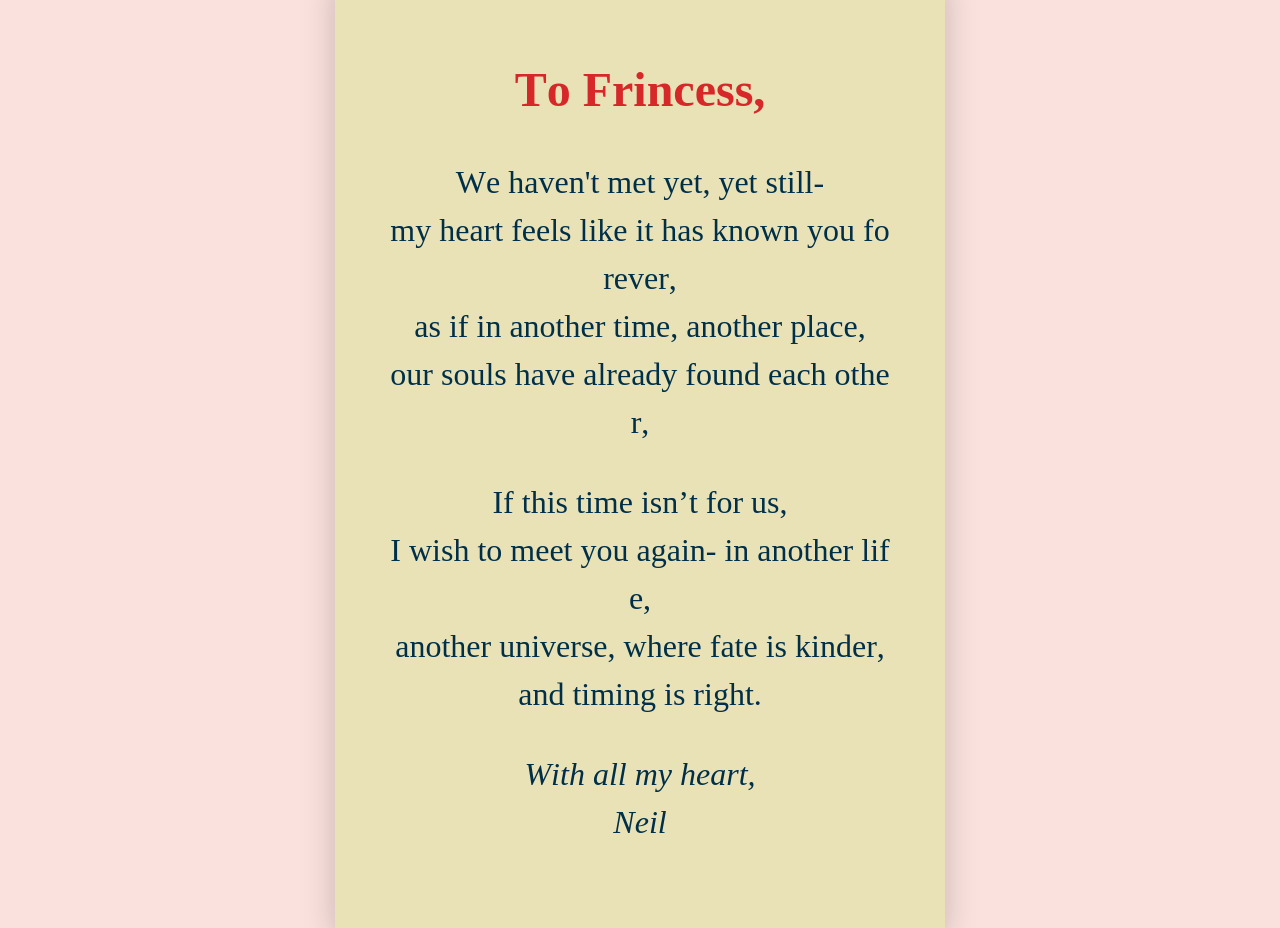
==== loveletter.html @ 9a0c8e33 "first commit" ====
<!DOCTYPE html>
<html lang="en">

<head>
    <meta charset="UTF-8">
    <meta name="viewport" content="width=device-width, initial-scale=1.0">
    <title>A letter for Frincess Clare</title>
    <link rel="stylesheet" href="loveletter.css">
</head>

<body>

    <div class="love-container">
        <div class="love-letter">
            <h1 class="magic-text">
                <span>T</span><span>o</span>
                <span>F</span><span>r</span><span>i</span><span>n</span><span>c</span><span>e</span><span>s</span><span>s</span><span>,</span>
            </h1>
            <p class="magic-text">
                <span>W</span><span>e</span>
                <span>h</span><span>a</span><span>v</span><span>e</span><span>n</span><span>'</span><span>t</span>
                <span>m</span><span>e</span><span>t</span> <span>y</span><span>e</span><span>t</span><span>,</span>
                <span>y</span><span>e</span><span>t</span>
                <span>s</span><span>t</span><span>i</span><span>l</span><span>l</span><span>-</span> <br>
                <span>m</span><span>y</span> <span>h</span><span>e</span><span>a</span><span>r</span><span>t</span>
                <span>f</span><span>e</span><span>e</span><span>l</span><span>s</span>
                <span>l</span><span>i</span><span>k</span><span>e</span> <span>i</span><span>t</span>
                <span>h</span><span>a</span><span>s</span>
                <span>k</span><span>n</span><span>o</span><span>w</span><span>n</span>
                <span>y</span><span>o</span><span>u</span>
                <span>f</span><span>o</span><span>r</span><span>e</span><span>v</span><span>e</span><span>r</span><span>,</span>
                <br>
                <span>a</span><span>s</span>
                <span>i</span><span>f</span> <span>i</span><span>n</span>
                <span>a</span><span>n</span><span>o</span><span>t</span><span>h</span><span>e</span><span>r</span>
                <span>t</span><span>i</span><span>m</span><span>e</span><span>,</span>
                <span>a</span><span>n</span><span>o</span><span>t</span><span>h</span><span>e</span><span>r</span>
                <span>p</span><span>l</span><span>a</span><span>c</span><span>e</span><span>,</span> <br>
                <span>o</span><span>u</span><span>r</span>
                <span>s</span><span>o</span><span>u</span><span>l</span><span>s</span>
                <span>h</span><span>a</span><span>v</span><span>e</span>
                <span>a</span><span>l</span><span>r</span><span>e</span><span>a</span><span>d</span><span>y</span>
                <span>f</span><span>o</span><span>u</span><span>n</span><span>d</span>
                <span>e</span><span>a</span><span>c</span><span>h</span>
                <span>o</span><span>t</span><span>h</span><span>e</span><span>r</span><span>,</span>
            </p>

            <p class="magic-text">
                <span>I</span><span>f</span> <span>t</span><span>h</span><span>i</span><span>s</span>
                <span>t</span><span>i</span><span>m</span><span>e</span>
                <span>i</span><span>s</span><span>n</span><span>’</span><span>t</span>
                <span>f</span><span>o</span><span>r</span> <span>u</span><span>s</span><span>,</span> <br>
                <span>I</span> <span>w</span><span>i</span><span>s</span><span>h</span> <span>t</span><span>o</span>
                <span>m</span><span>e</span><span>e</span><span>t</span>
                <span>y</span><span>o</span><span>u</span>
                <span>a</span><span>g</span><span>a</span><span>i</span><span>n</span><span>-</span>
                <span>i</span><span>n</span>
                <span>a</span><span>n</span><span>o</span><span>t</span><span>h</span><span>e</span><span>r</span>
                <span>l</span><span>i</span><span>f</span><span>e</span><span>,</span> <br>
                <span>a</span><span>n</span><span>o</span><span>t</span><span>h</span><span>e</span><span>r</span>
                <span>u</span><span>n</span><span>i</span><span>v</span><span>e</span><span>r</span><span>s</span><span>e</span><span>,</span>
                <span>w</span><span>h</span><span>e</span><span>r</span><span>e</span>
                <span>f</span><span>a</span><span>t</span><span>e</span>
                <span>i</span><span>s</span>
                <span>k</span><span>i</span><span>n</span><span>d</span><span>e</span><span>r</span><span>,</span> <br>
                <span>a</span><span>n</span><span>d</span>
                <span>t</span><span>i</span><span>m</span><span>i</span><span>n</span><span>g</span>
                <span>i</span><span>s</span>
                <span>r</span><span>i</span><span>g</span><span>h</span><span>t</span><span>.</span>
            </p>

            <p class="magic-text signature">
                <span>W</span><span>i</span><span>t</span><span>h</span> <span>a</span><span>l</span><span>l</span>
                <span>m</span><span>y</span>
                <span>h</span><span>e</span><span>a</span><span>r</span><span>t</span><span>,</span>
                <br> <span>N</span><span>e</span><span>i</span><span>l</span>
            </p>
        </div>
    </div>
    <script src="https://code.jquery.com/jquery-3.6.0.min.js"></script>
    <script src="loveletter.js"></script>

</body>

</html>
---- loveletter.css ----
/* General Page Styling */
body {
    background-color: #fae1dd;
    display: flex;
    justify-content: center;
    align-items: center;
    height: 100vh;
    margin: 0;
    font-family: 'Brush Script MT', cursive;
}

/* Love Letter Container */
.love-container {
    display: flex;
    justify-content: center;
    align-items: center;
    text-align: center;
    width: 80%;
    max-width: 550px;
    background-color: #eae2b7;
    padding: 30px;
    box-shadow: 0px 10px 30px rgba(0, 0, 0, 0.2);
    opacity: 0;
    background-image: url('images/cardboard-texture.jpg');
    /* Correct file path */
    background-size: cover;
    background-position: center;
    background-repeat: no-repeat;
    background-blend-mode: multiply;
    transform: translateY(50px);
    animation: fadeInUp 1.5s ease-out forwards;

}

/* Love Letter Container */
.love-letter {
    text-align: center;
    line-height: 1.5;
    padding: 20px;
    text-wrap: no-wrap;
    animation: up 4s linear infinite;
}

/* Responsive Title */
.love-letter h1 {
    font-size: clamp(1.5rem, 4vw, 3rem);
    /* Scales between 1.8rem (mobile) and 3rem (large screens) */
    color: #d62828;
    font-family: 'Brush Script MT', cursive;
    margin-bottom: 15px;
}

/* Responsive Paragraph */
.love-letter p {
    font-size: clamp(1.2rem, 3vw, 2rem);
    /* Text scales between 1.2rem and 2rem */
    color: #003049;
    font-family: 'Brush Script MT', cursive;
}

/* Responsive Signature */
.signature {
    font-size: clamp(1.5rem, 3vw, 2.5rem);
    font-style: italic;
    color: #d62828;
}


/* Signature Styling */
.signature {
    font-size: 1.5rem;
    font-style: italic;
    color: #d62828;
}

/* Fade-In and Slide-Up Animation */
@keyframes fadeInUp {
    0% {
        opacity: 0;
        transform: translateY(50px);
    }

    100% {
        opacity: 1;
        transform: translateY(0);
    }
}


/* Karaoke Magic Effect: Hide text initially */
.magic-text span {
    display: inline-block;
    opacity: 0;
    animation: letterFade 3s forwards;
}

/* Letter-by-letter fade-in */
@keyframes letterFade {
    0% {
        opacity: 0;
        transform: translateY(10px);
    }

    100% {
        opacity: 1;
        transform: translateY(0);
    }
}

@keyframes up {

    0%,
    100% {
        transform: translateY(0);
    }

    50% {
        transform: translateY(-5px);
    }
}
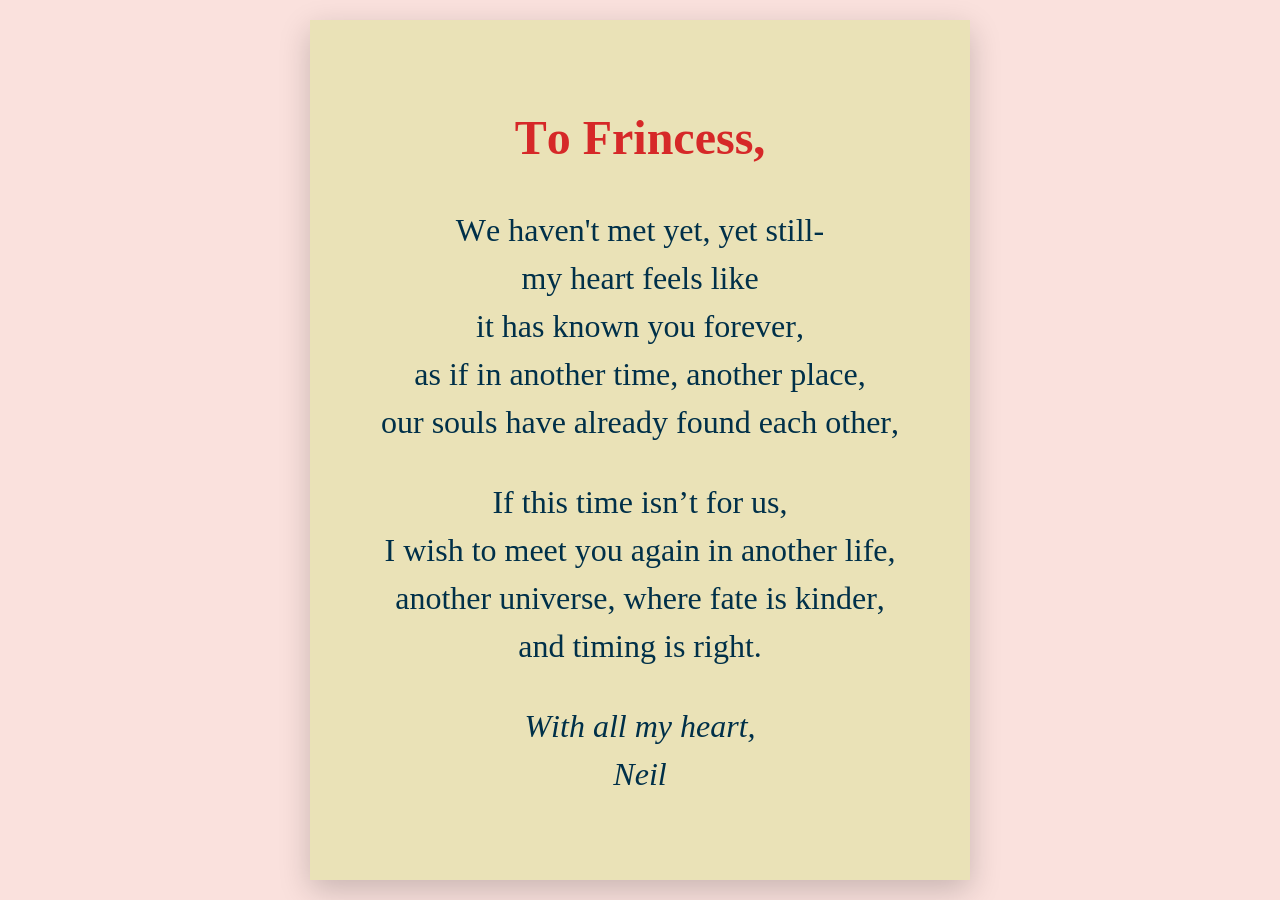
==== commit 68184057: "update text" ====
--- a/loveletter.html
+++ b/loveletter.html
@@ -10,7 +10,7 @@
 
 <body>
 
-    <div class="love-container">
+    <div class="love-container" id="love-container">
         <div class="love-letter">
             <h1 class="magic-text">
                 <span>T</span><span>o</span>
@@ -24,7 +24,8 @@
                 <span>s</span><span>t</span><span>i</span><span>l</span><span>l</span><span>-</span> <br>
                 <span>m</span><span>y</span> <span>h</span><span>e</span><span>a</span><span>r</span><span>t</span>
                 <span>f</span><span>e</span><span>e</span><span>l</span><span>s</span>
-                <span>l</span><span>i</span><span>k</span><span>e</span> <span>i</span><span>t</span>
+                <span>l</span><span>i</span><span>k</span><span>e</span><br>
+                <span>i</span><span>t</span>
                 <span>h</span><span>a</span><span>s</span>
                 <span>k</span><span>n</span><span>o</span><span>w</span><span>n</span>
                 <span>y</span><span>o</span><span>u</span>
@@ -53,7 +54,7 @@
                 <span>I</span> <span>w</span><span>i</span><span>s</span><span>h</span> <span>t</span><span>o</span>
                 <span>m</span><span>e</span><span>e</span><span>t</span>
                 <span>y</span><span>o</span><span>u</span>
-                <span>a</span><span>g</span><span>a</span><span>i</span><span>n</span><span>-</span>
+                <span>a</span><span>g</span><span>a</span><span>i</span><span>n</span>
                 <span>i</span><span>n</span>
                 <span>a</span><span>n</span><span>o</span><span>t</span><span>h</span><span>e</span><span>r</span>
                 <span>l</span><span>i</span><span>f</span><span>e</span><span>,</span> <br>
@@ -76,6 +77,11 @@
                 <br> <span>N</span><span>e</span><span>i</span><span>l</span>
             </p>
         </div>
+        <!-- Hidden Audio Element -->
+        <audio id="background-audio" loop>
+            <source src="resources/SUGARCANE - Tanging Ikaw.mp3" type="audio/mpeg">
+            Your browser does not support the audio element.
+        </audio>
     </div>
     <script src="https://code.jquery.com/jquery-3.6.0.min.js"></script>
     <script src="loveletter.js"></script>
--- a/loveletter.css
+++ b/loveletter.css
@@ -16,7 +16,7 @@
     align-items: center;
     text-align: center;
     width: 80%;
-    max-width: 550px;
+    max-width: 600px;
     background-color: #eae2b7;
     padding: 30px;
     box-shadow: 0px 10px 30px rgba(0, 0, 0, 0.2);
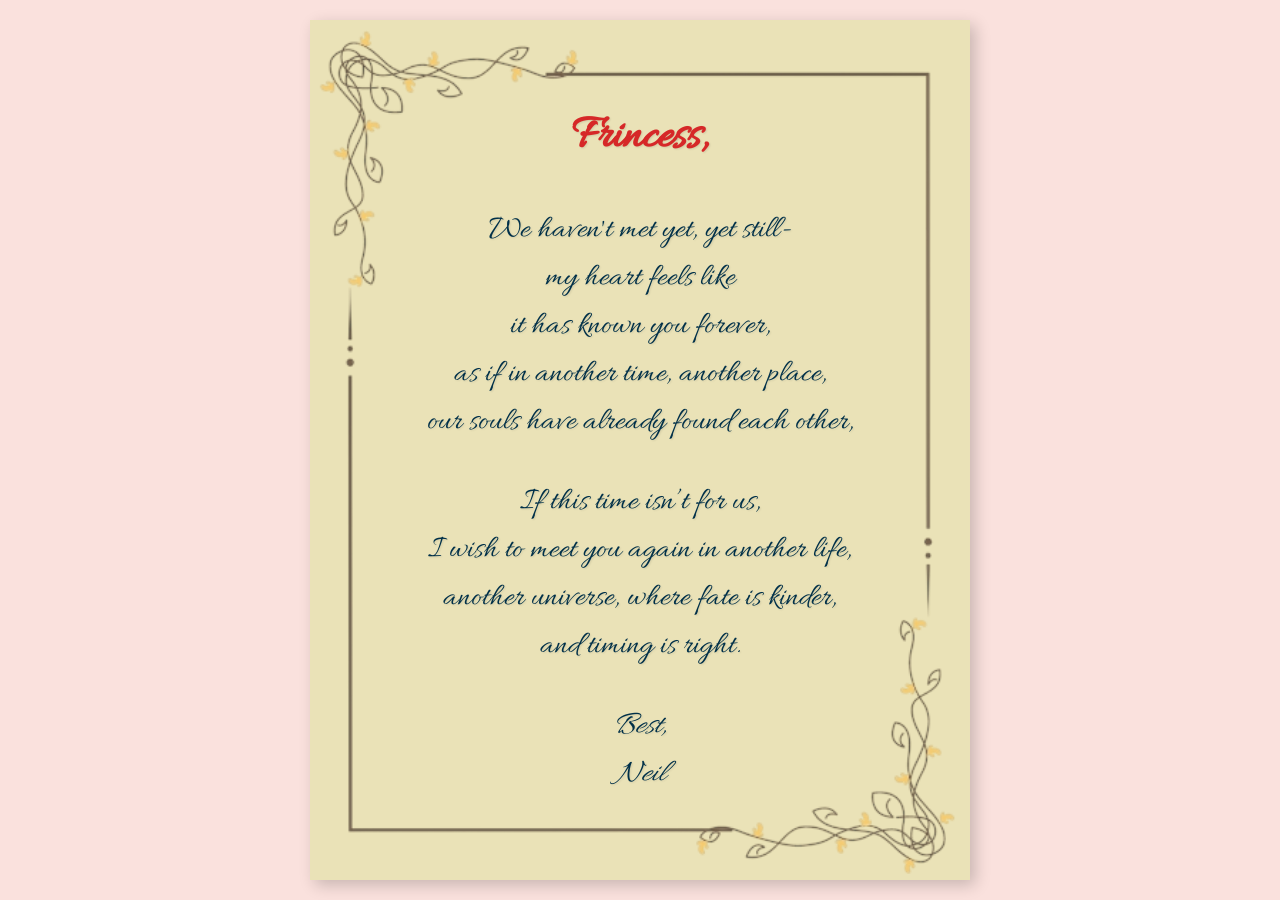
==== commit 8be63526: "update added border and fixed typography" ====
--- a/loveletter.html
+++ b/loveletter.html
@@ -6,14 +6,15 @@
     <meta name="viewport" content="width=device-width, initial-scale=1.0">
     <title>A letter for Frincess Clare</title>
     <link rel="stylesheet" href="loveletter.css">
+    <link href="https://fonts.googleapis.com/css2?family=Allura&display=swap" rel="stylesheet">
+
 </head>
 
 <body>
 
     <div class="love-container" id="love-container">
         <div class="love-letter">
-            <h1 class="magic-text">
-                <span>T</span><span>o</span>
+            <h1 class="magic-text Frincess">
                 <span>F</span><span>r</span><span>i</span><span>n</span><span>c</span><span>e</span><span>s</span><span>s</span><span>,</span>
             </h1>
             <p class="magic-text">
@@ -71,9 +72,7 @@
             </p>
 
             <p class="magic-text signature">
-                <span>W</span><span>i</span><span>t</span><span>h</span> <span>a</span><span>l</span><span>l</span>
-                <span>m</span><span>y</span>
-                <span>h</span><span>e</span><span>a</span><span>r</span><span>t</span><span>,</span>
+                <span>B</span><span>e</span><span>s</span><span>t</span><span>,</span>
                 <br> <span>N</span><span>e</span><span>i</span><span>l</span>
             </p>
         </div>
--- a/loveletter.css
+++ b/loveletter.css
@@ -9,7 +9,6 @@
     font-family: 'Brush Script MT', cursive;
 }
 
-/* Love Letter Container */
 .love-container {
     display: flex;
     justify-content: center;
@@ -21,15 +20,33 @@
     padding: 30px;
     box-shadow: 0px 10px 30px rgba(0, 0, 0, 0.2);
     opacity: 0;
-    background-image: url('images/cardboard-texture.jpg');
-    /* Correct file path */
-    background-size: cover;
+    box-shadow: 5px 5px 15px rgba(0, 0, 0, 0.2);
+    text-shadow: 1px 1px 2px rgba(0, 0, 0, 0.1);
+    background-image:
+        url('resources/eborder.png'),
+        url('resources/cardboard-texture.jpg');
+    background-size: contain, cover;
+    background-position: center, center;
+    background-repeat: no-repeat, no-repeat;
+    background-blend-mode: multiply;
+    /* Keep both images visible */
+
+    transform: translateY(50px);
+    animation: fadeInUp 1.5s ease-out forwards;
+}
+
+.love-container::before {
+    content: "";
+    position: absolute;
+    inset: 0;
+    background-image: url('resources/border.png');
+    background-size: contain;
     background-position: center;
     background-repeat: no-repeat;
-    background-blend-mode: multiply;
-    transform: translateY(50px);
-    animation: fadeInUp 1.5s ease-out forwards;
-
+    opacity: 0.65;
+    /* Adjust opacity (0 = invisible, 1 = full) */
+    pointer-events: none;
+    /* Prevents interaction */
 }
 
 /* Love Letter Container */
@@ -46,8 +63,17 @@
     font-size: clamp(1.5rem, 4vw, 3rem);
     /* Scales between 1.8rem (mobile) and 3rem (large screens) */
     color: #d62828;
-    font-family: 'Brush Script MT', cursive;
+    font-family: 'Allura', cursive;
     margin-bottom: 15px;
+
+}
+
+.frincess {
+    background: linear-gradient(to right, #d4af37, #b8860b);
+    -webkit-background-clip: text;
+    color: transparent;
+    font-weight: bold;
+    z-index: 9999;
 }
 
 /* Responsive Paragraph */
@@ -55,7 +81,7 @@
     font-size: clamp(1.2rem, 3vw, 2rem);
     /* Text scales between 1.2rem and 2rem */
     color: #003049;
-    font-family: 'Brush Script MT', cursive;
+    font-family: 'Allura', cursive;
 }
 
 /* Responsive Signature */
@@ -115,6 +141,6 @@
     }
 
     50% {
-        transform: translateY(-5px);
+        transform: translateY(-1px);
     }
 }
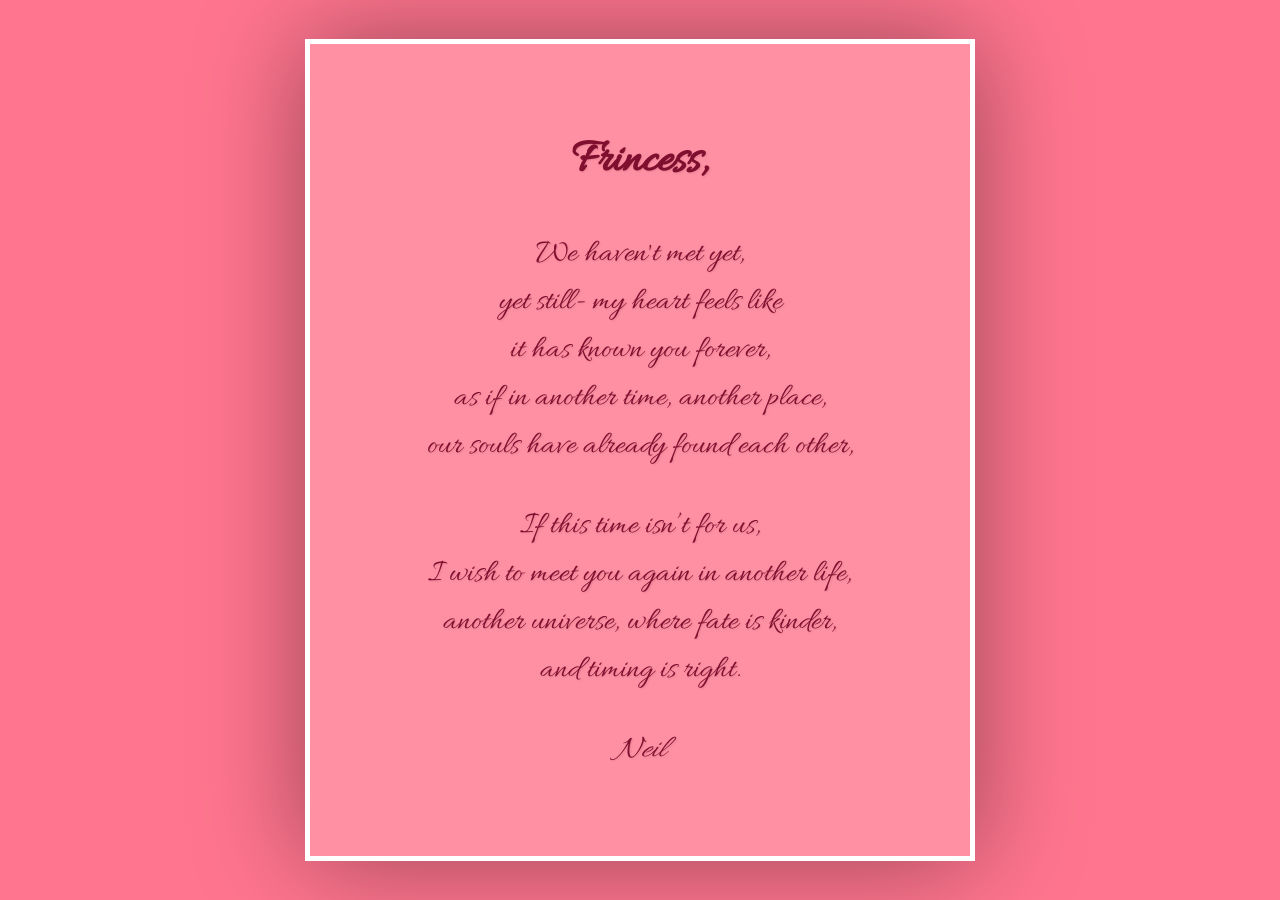
==== commit a3643d22: "design overhaul" ====
--- a/loveletter.html
+++ b/loveletter.html
@@ -7,7 +7,8 @@
     <title>A letter for Frincess Clare</title>
     <link rel="stylesheet" href="loveletter.css">
     <link href="https://fonts.googleapis.com/css2?family=Allura&display=swap" rel="stylesheet">
-
+    <link href="https://fonts.googleapis.com/css2?family=Pacifico&display=swap" rel="stylesheet">
+    <link href="https://fonts.googleapis.com/css2?family=Lora&display=swap" rel="stylesheet">
 </head>
 
 <body>
@@ -20,9 +21,9 @@
             <p class="magic-text">
                 <span>W</span><span>e</span>
                 <span>h</span><span>a</span><span>v</span><span>e</span><span>n</span><span>'</span><span>t</span>
-                <span>m</span><span>e</span><span>t</span> <span>y</span><span>e</span><span>t</span><span>,</span>
+                <span>m</span><span>e</span><span>t</span> <span>y</span><span>e</span><span>t</span><span>,</span> <br>
                 <span>y</span><span>e</span><span>t</span>
-                <span>s</span><span>t</span><span>i</span><span>l</span><span>l</span><span>-</span> <br>
+                <span>s</span><span>t</span><span>i</span><span>l</span><span>l</span><span>-</span>
                 <span>m</span><span>y</span> <span>h</span><span>e</span><span>a</span><span>r</span><span>t</span>
                 <span>f</span><span>e</span><span>e</span><span>l</span><span>s</span>
                 <span>l</span><span>i</span><span>k</span><span>e</span><br>
@@ -72,13 +73,13 @@
             </p>
 
             <p class="magic-text signature">
-                <span>B</span><span>e</span><span>s</span><span>t</span><span>,</span>
-                <br> <span>N</span><span>e</span><span>i</span><span>l</span>
+                <!-- <span>B</span><span>e</span><span>s</span><span>t</span><span>,</span> -->
+                <span>N</span><span>e</span><span>i</span><span>l</span>
             </p>
         </div>
         <!-- Hidden Audio Element -->
         <audio id="background-audio" loop>
-            <source src="resources/SUGARCANE - Tanging Ikaw.mp3" type="audio/mpeg">
+            <source src="resources/tanging-ikaw_YbQSdqXE.mp3" type="audio/mpeg">
             Your browser does not support the audio element.
         </audio>
     </div>
--- a/loveletter.css
+++ b/loveletter.css
@@ -1,12 +1,12 @@
 /* General Page Styling */
 body {
-    background-color: #fae1dd;
+    background-color: #ff758f;
     display: flex;
     justify-content: center;
     align-items: center;
     height: 100vh;
     margin: 0;
-    font-family: 'Brush Script MT', cursive;
+    font-family: 'allura', cursive;
 }
 
 .love-container {
@@ -16,21 +16,20 @@
     text-align: center;
     width: 80%;
     max-width: 600px;
-    background-color: #eae2b7;
+    background-color: #ff8fa3;
+    border: 5px solid white;
+    /* border-radius: 10px; */
     padding: 30px;
-    box-shadow: 0px 10px 30px rgba(0, 0, 0, 0.2);
+    box-shadow: 0 0 100px rgba(0, 0, 0, .4);
     opacity: 0;
-    box-shadow: 5px 5px 15px rgba(0, 0, 0, 0.2);
     text-shadow: 1px 1px 2px rgba(0, 0, 0, 0.1);
     background-image:
-        url('resources/eborder.png'),
         url('resources/cardboard-texture.jpg');
-    background-size: contain, cover;
+    background-size: cover;
     background-position: center, center;
     background-repeat: no-repeat, no-repeat;
     background-blend-mode: multiply;
     /* Keep both images visible */
-
     transform: translateY(50px);
     animation: fadeInUp 1.5s ease-out forwards;
 }
@@ -39,12 +38,11 @@
     content: "";
     position: absolute;
     inset: 0;
-    background-image: url('resources/border.png');
+    /* background-image: url('resources/border.png'); */
     background-size: contain;
     background-position: center;
     background-repeat: no-repeat;
-    opacity: 0.65;
-    /* Adjust opacity (0 = invisible, 1 = full) */
+    opacity: 1;
     pointer-events: none;
     /* Prevents interaction */
 }
@@ -61,16 +59,16 @@
 /* Responsive Title */
 .love-letter h1 {
     font-size: clamp(1.5rem, 4vw, 3rem);
-    /* Scales between 1.8rem (mobile) and 3rem (large screens) */
-    color: #d62828;
-    font-family: 'Allura', cursive;
+    color: #800f2f;
+    font-family: 'allura', cursive;
     margin-bottom: 15px;
-
 }
 
+/* Gradient Text Effect */
 .frincess {
     background: linear-gradient(to right, #d4af37, #b8860b);
     -webkit-background-clip: text;
+    background-clip: text;
     color: transparent;
     font-weight: bold;
     z-index: 9999;
@@ -80,24 +78,17 @@
 .love-letter p {
     font-size: clamp(1.2rem, 3vw, 2rem);
     /* Text scales between 1.2rem and 2rem */
-    color: #003049;
-    font-family: 'Allura', cursive;
+    color: #800f2f;
+    font-family: 'allura', cursive;
 }
 
 /* Responsive Signature */
 .signature {
     font-size: clamp(1.5rem, 3vw, 2.5rem);
     font-style: italic;
-    color: #d62828;
+    color: #800f2f;
 }
 
-
-/* Signature Styling */
-.signature {
-    font-size: 1.5rem;
-    font-style: italic;
-    color: #d62828;
-}
 
 /* Fade-In and Slide-Up Animation */
 @keyframes fadeInUp {
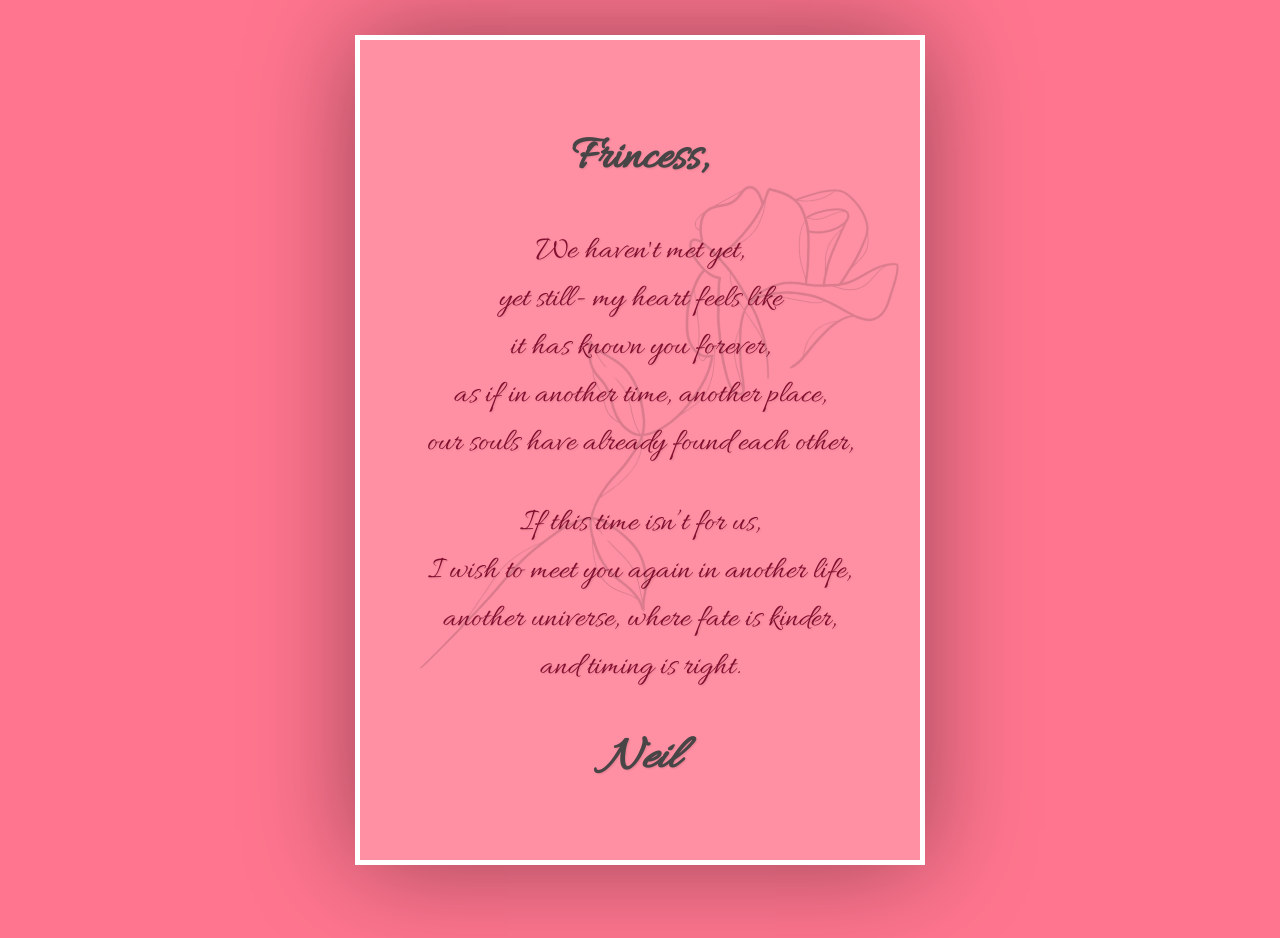
==== commit f46db6d5: "Updated background images" ====
--- a/loveletter.html
+++ b/loveletter.html
@@ -72,10 +72,10 @@
                 <span>r</span><span>i</span><span>g</span><span>h</span><span>t</span><span>.</span>
             </p>
 
-            <p class="magic-text signature">
+            <h1 class="magic-text signature">
                 <!-- <span>B</span><span>e</span><span>s</span><span>t</span><span>,</span> -->
                 <span>N</span><span>e</span><span>i</span><span>l</span>
-            </p>
+            </h1>
         </div>
         <!-- Hidden Audio Element -->
         <audio id="background-audio" loop>
--- a/loveletter.css
+++ b/loveletter.css
@@ -15,7 +15,7 @@
     align-items: center;
     text-align: center;
     width: 80%;
-    max-width: 600px;
+    max-width: 500px;
     background-color: #ff8fa3;
     border: 5px solid white;
     /* border-radius: 10px; */
@@ -24,8 +24,9 @@
     opacity: 0;
     text-shadow: 1px 1px 2px rgba(0, 0, 0, 0.1);
     background-image:
+        url('resources/rose.jpg'),
         url('resources/cardboard-texture.jpg');
-    background-size: cover;
+    background-size: contain, cover;
     background-position: center, center;
     background-repeat: no-repeat, no-repeat;
     background-blend-mode: multiply;
@@ -38,13 +39,14 @@
     content: "";
     position: absolute;
     inset: 0;
-    /* background-image: url('resources/border.png'); */
+    background-image: url('resources/rose.png');
     background-size: contain;
     background-position: center;
     background-repeat: no-repeat;
-    opacity: 1;
+    opacity: .15;
+    transform: rotate(45deg);
     pointer-events: none;
-    /* Prevents interaction */
+
 }
 
 /* Love Letter Container */
@@ -59,9 +61,10 @@
 /* Responsive Title */
 .love-letter h1 {
     font-size: clamp(1.5rem, 4vw, 3rem);
-    color: #800f2f;
+    color: #484547;
     font-family: 'allura', cursive;
     margin-bottom: 15px;
+    background-blend-mode: multiply;
 }
 
 /* Gradient Text Effect */
@@ -86,7 +89,6 @@
 .signature {
     font-size: clamp(1.5rem, 3vw, 2.5rem);
     font-style: italic;
-    color: #800f2f;
 }
 
 
